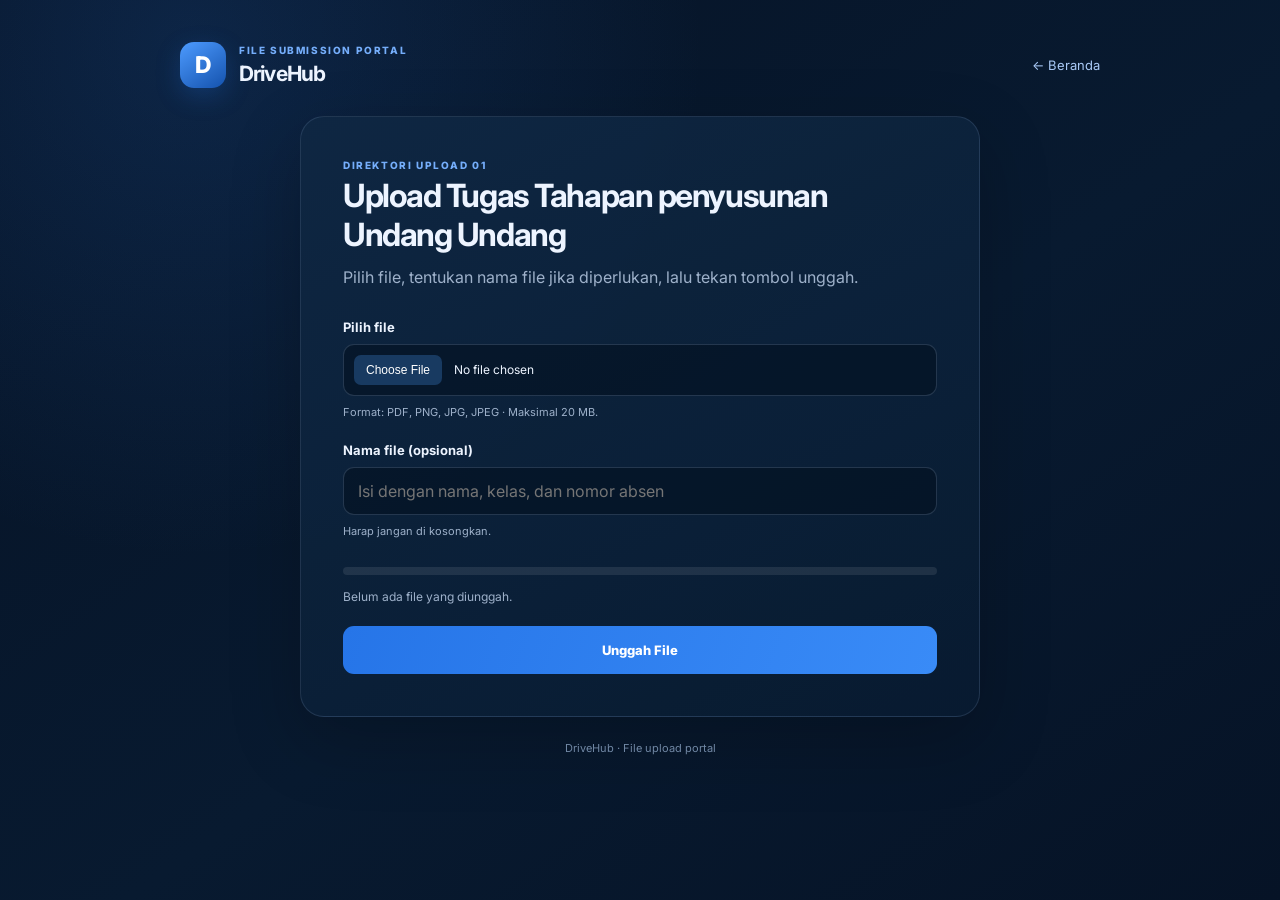
==== tahapan-penyusunan-undang-undang.html @ d232f1d6 "Update title and upload instructions in HTML" ====
<!doctype html>
<html lang="id">
<head>
  <meta charset="utf-8">
  <meta name="viewport" content="width=device-width, initial-scale=1">
  <meta name="theme-color" content="#071a33">
  <title>Tahapan penyusunan Undang Undang — DriveHub</title>
  <link rel="stylesheet" href="assets/css/style.css">
  <link rel="icon" type="image/png" href="assets/drive_hub_icon.png">
  <meta name="title" content="DriveHub">
  <meta name="description" content="Tahapan penyusunan Undang Undang">
  <meta property="og:type" content="website">
  <meta property="og:title" content="DriveHub">
  <meta property="og:description"
      content="Tahapan penyusunan Undang Undang">
  <meta property="og:url"
      content="https://aqmaraja19.github.io/DriveHub/tahapan-penyusunan-undang-undang.html">
  <meta property="og:image"
      content="https://aqmaraja19.github.io/DriveHub/assets/meta-banner.png">
  <meta property="og:image:width" content="1200">
  <meta property="og:image:height" content="630">
</head>
<body>
  <main class="container">
    <header class="topbar">
      <a class="brand brand-link" href="index.html" aria-label="Kembali ke beranda">
        <div class="brand-mark">D</div>
        <div>
          <p class="eyebrow">FILE SUBMISSION PORTAL</p>
          <h1>DriveHub</h1>
        </div>
      </a>
      <a class="back-link" href="index.html">← Beranda</a>
    </header>

    <section class="upload-panel panel">
      <div class="section-heading">
        <p class="eyebrow">DIREKTORI UPLOAD 01</p>
        <h2>Upload Tugas Tahapan penyusunan Undang Undang</h2>
        <p class="muted">Pilih file, tentukan nama file jika diperlukan, lalu tekan tombol unggah.</p>
      </div>

      <!-- PENTING: data-folder harus sama persis dengan salah satu key di FOLDERS pada Code.gs. -->
      <form
        id="uploadForm"
        data-folder="TUGAS_1"
        method="POST"
        target="uploadFrame"
        enctype="application/x-www-form-urlencoded"
      >
        <label class="field-label" for="file">Pilih file</label>
        <input
          class="file-input"
          type="file"
          id="file"
          accept=".pdf,.png,.jpg,.jpeg"
          required
        >
        <p class="hint">Format: PDF, PNG, JPG, JPEG · Maksimal 20 MB.</p>

        <label class="field-label" for="newName">Nama file (opsional)</label>
        <input
          class="text-input"
          type="text"
          id="newName"
          maxlength="160"
          placeholder="Isi dengan nama, kelas, dan nomor absen"
          autocomplete="off"
        >
        <p class="hint">Harap jangan di kosongkan.</p>

        <input type="hidden" id="payload" name="payload">

        <div class="progress-track" aria-label="Progress upload">
          <div id="bar" class="progress-bar"></div>
        </div>
        <div id="status" class="status" role="status" aria-live="polite">Belum ada file yang diunggah.</div>

        <button class="primary-button" type="submit" id="submitBtn">Unggah File</button>
      </form>

      <!-- Iframe tersembunyi menerima respons dari Apps Script. -->
      <iframe
        id="uploadFrame"
        name="uploadFrame"
        title="Respons upload"
        class="hidden-frame"
      ></iframe>
    </section>

    <footer class="footer">DriveHub · File upload portal</footer>
  </main>

  <script src="assets/js/script.js" defer></script>
</body>
</html>
---- assets/css/style.css ----
@import url('https://fonts.googleapis.com/css2?family=Inter:wght@400;500;600;700;800&display=swap');

:root {
  color-scheme: dark;
  --bg: #061326;
  --panel: #0b1d35;
  --panel-soft: #102743;
  --border: rgba(160, 190, 225, .15);
  --text: #edf4ff;
  --muted: #9eb1ca;
  --blue: #3985f6;
  --blue-hover: #5b9aff;
  --success: #39c98a;
  --danger: #ff7474;
}

* { box-sizing: border-box; }

body {
  margin: 0;
  min-height: 100vh;
  background:
    radial-gradient(circle at 15% 5%, rgba(37, 99, 180, .22), transparent 32rem),
    linear-gradient(145deg, #061326, #081a30 55%, #061326);
  color: var(--text);
  font-family: Inter, system-ui, -apple-system, BlinkMacSystemFont, "Segoe UI", sans-serif;
}

.container {
  width: min(920px, calc(100% - 36px));
  margin: 0 auto;
  padding: 42px 0 24px;
}

.home { padding-top: 9vh; }

.brand, .topbar, .brand-link {
  display: flex;
  align-items: center;
  gap: 13px;
}

.brand { margin-bottom: 28px; }
.brand-link { color: inherit; text-decoration: none; }
.brand-mark {
  width: 46px;
  height: 46px;
  display: grid;
  place-items: center;
  border-radius: 14px;
  background: linear-gradient(145deg, #4d9bff, #1452ad);
  color: white;
  font-size: 23px;
  font-weight: 800;
  box-shadow: 0 8px 24px rgba(30, 110, 220, .25);
}

.eyebrow {
  margin: 0 0 5px;
  color: #75aefb;
  font-size: 10px;
  font-weight: 800;
  letter-spacing: .16em;
}

h1, h2, p { margin-top: 0; }
h1 { margin-bottom: 0; font-size: 21px; letter-spacing: -.04em; }
h2 { margin-bottom: 10px; font-size: clamp(25px, 5vw, 36px); letter-spacing: -.045em; }
.muted { color: var(--muted); line-height: 1.7; }

.panel {
  padding: clamp(22px, 5vw, 42px);
  border: 1px solid var(--border);
  border-radius: 24px;
  background: linear-gradient(155deg, rgba(15, 39, 67, .96), rgba(8, 27, 49, .96));
  box-shadow: 0 24px 70px rgba(0, 0, 0, .22);
}

.hero { max-width: 820px; }
.hero > .muted { max-width: 590px; }

.folder-grid {
  display: grid;
  grid-template-columns: repeat(3, minmax(0, 1fr));
  gap: 13px;
  margin-top: 30px;
}

.folder-card {
  display: flex;
  align-items: center;
  gap: 12px;
  min-height: 82px;
  padding: 16px;
  border: 1px solid var(--border);
  border-radius: 15px;
  background: rgba(255, 255, 255, .025);
  color: var(--text);
  text-decoration: none;
  transition: .18s ease;
}
.folder-card:hover {
  transform: translateY(-2px);
  border-color: rgba(75, 145, 245, .65);
  background: rgba(57, 133, 246, .09);
}
.folder-icon {
  width: 38px;
  height: 38px;
  display: grid;
  place-items: center;
  border-radius: 11px;
  background: rgba(57, 133, 246, .16);
  color: #80b6ff;
  font-size: 20px;
}
.folder-card strong, .folder-card small { display: block; }
.folder-card strong { font-size: 13px; }
.folder-card small { margin-top: 5px; color: var(--muted); font-size: 11px; }

.topbar {
  justify-content: space-between;
  margin-bottom: 28px;
}
.topbar .brand { margin: 0; }
.back-link {
  color: #a9c9f6;
  font-size: 13px;
  text-decoration: none;
}
.back-link:hover { color: white; }

.upload-panel { max-width: 680px; margin: 0 auto; }
.section-heading { margin-bottom: 28px; }
.section-heading h2 { font-size: clamp(25px, 4vw, 32px); }

.field-label {
  display: block;
  margin: 20px 0 9px;
  font-size: 13px;
  font-weight: 700;
}
.file-input, .text-input {
  width: 100%;
  min-height: 48px;
  border: 1px solid rgba(160, 190, 225, .2);
  border-radius: 11px;
  background: rgba(3, 15, 30, .55);
  color: var(--text);
  font: inherit;
}
.file-input { padding: 10px; font-size: 12px; }
.file-input::file-selector-button {
  margin-right: 12px;
  padding: 8px 12px;
  border: 0;
  border-radius: 7px;
  background: #183a61;
  color: white;
  cursor: pointer;
}
.text-input { padding: 0 14px; outline: none; }
.text-input:focus, .file-input:focus { border-color: var(--blue); }
.hint { margin: 8px 0 0; color: var(--muted); font-size: 11px; line-height: 1.6; }

.progress-track {
  width: 100%;
  height: 8px;
  margin-top: 27px;
  overflow: hidden;
  border-radius: 99px;
  background: rgba(255, 255, 255, .09);
}
.progress-bar {
  width: 0;
  height: 100%;
  border-radius: inherit;
  background: linear-gradient(90deg, #2875e8, #66a8ff);
  transition: width .2s ease;
}
.status {
  min-height: 22px;
  margin: 12px 0 17px;
  color: var(--muted);
  font-size: 12px;
  line-height: 1.6;
}
.status.ok { color: var(--success); }
.status.err { color: var(--danger); }

.primary-button {
  width: 100%;
  min-height: 48px;
  border: 0;
  border-radius: 11px;
  background: linear-gradient(110deg, #2675e8, #398bf7);
  color: white;
  font: inherit;
  font-size: 13px;
  font-weight: 800;
  cursor: pointer;
  transition: .18s ease;
}
.primary-button:hover:not(:disabled) { background: var(--blue-hover); }
.primary-button:disabled { opacity: .55; cursor: not-allowed; }

.hidden-frame { display: none; width: 0; height: 0; border: 0; }
.footer {
  padding-top: 24px;
  color: #7188a5;
  font-size: 11px;
  text-align: center;
}

@media (max-width: 640px) {
  .container { width: min(100% - 26px, 920px); padding-top: 25px; }
  .home { padding-top: 6vh; }
  .folder-grid { grid-template-columns: 1fr; }
  .folder-card { min-height: 70px; }
  .topbar { align-items: flex-start; }
  .back-link { padding-top: 13px; }
}
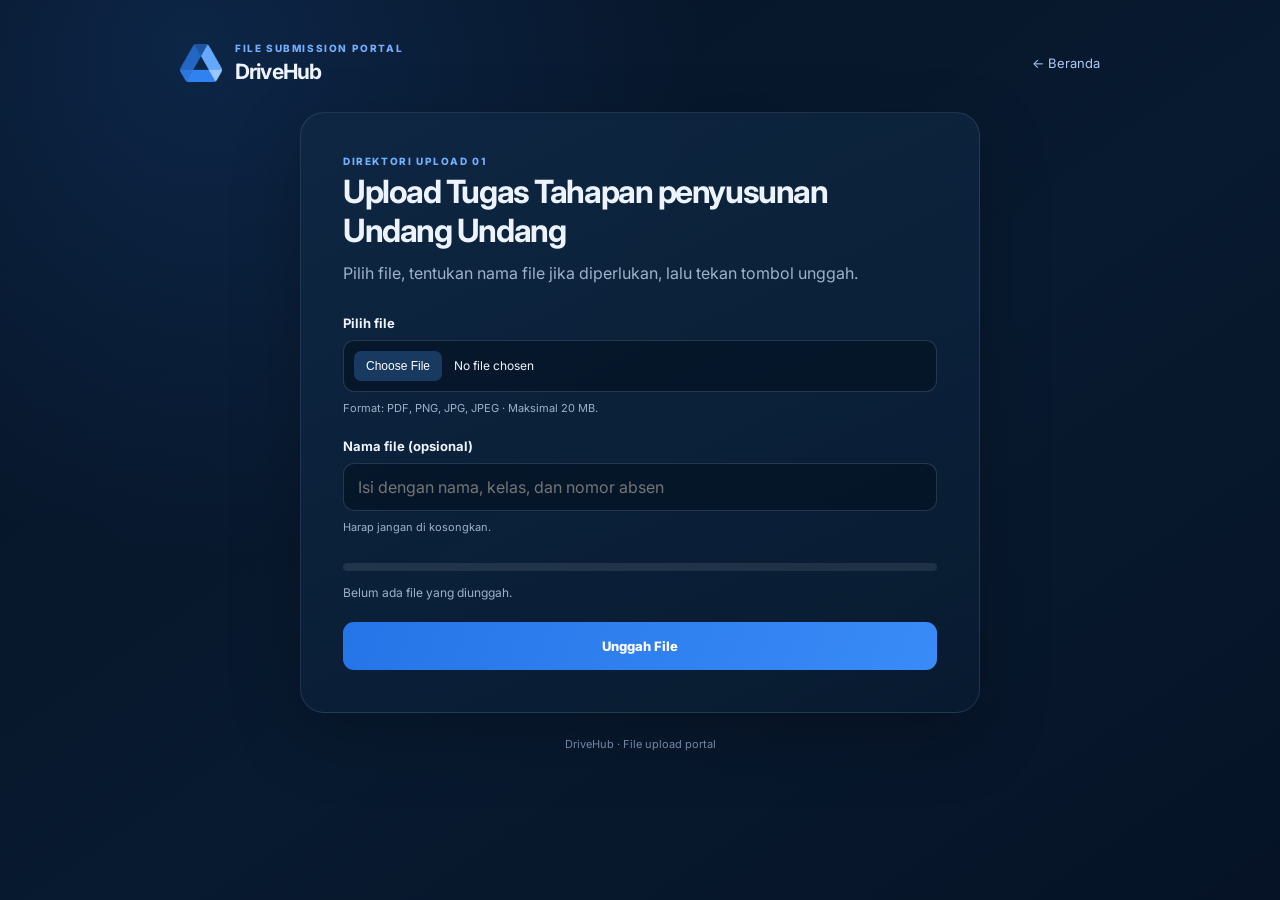
==== commit 8d8c410a: "Update brand mark to use DriveHub logo Replaced brand mark text with DriveHub logo image." ====
--- a/tahapan-penyusunan-undang-undang.html
+++ b/tahapan-penyusunan-undang-undang.html
@@ -24,7 +24,9 @@
   <main class="container">
     <header class="topbar">
       <a class="brand brand-link" href="index.html" aria-label="Kembali ke beranda">
-        <div class="brand-mark">D</div>
+        <div class="brand-mark">
+          <img src="assets/drive_hub_icon.png" alt="DriveHub Logo">
+        </div>
         <div>
           <p class="eyebrow">FILE SUBMISSION PORTAL</p>
           <h1>DriveHub</h1>
--- a/assets/css/style.css
+++ b/assets/css/style.css
@@ -43,16 +43,19 @@
 .brand { margin-bottom: 28px; }
 .brand-link { color: inherit; text-decoration: none; }
 .brand-mark {
-  width: 46px;
-  height: 46px;
-  display: grid;
-  place-items: center;
-  border-radius: 14px;
-  background: linear-gradient(145deg, #4d9bff, #1452ad);
-  color: white;
-  font-size: 23px;
-  font-weight: 800;
-  box-shadow: 0 8px 24px rgba(30, 110, 220, .25);
+  width: 42px;
+  height: 42px;
+  display: flex;
+  align-items: center;
+  justify-content: center;
+  overflow: hidden;
+  border-radius: 10px;
+}
+
+.brand-mark img {
+  width: 100%;
+  height: 100%;
+  object-fit: contain;
 }
 
 .eyebrow {
